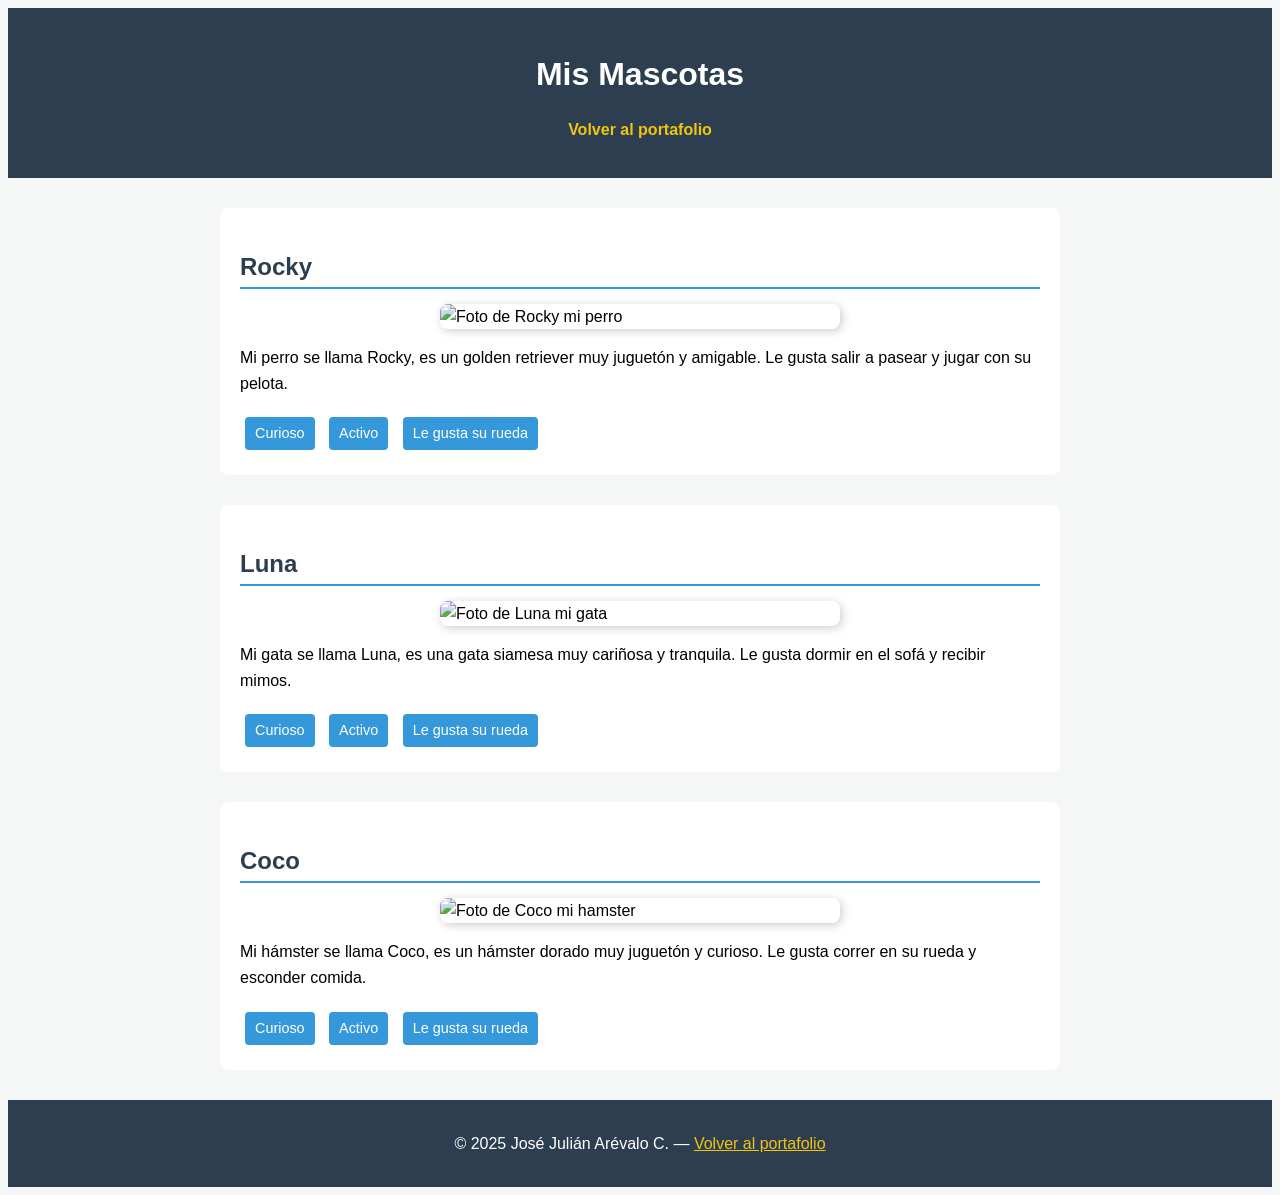
==== mascotas.html @ 40d1916c "1 semana" ====
<!DOCTYPE html>
<html lang="es">
<head>
    <meta charset="UTF-8">
    <meta name="viewport" content="width=device-width, initial-scale=1.0">
    <meta name="description" content="Mis mascotas">
    <title>Mis Mascotas</title>
    <link rel="stylesheet" href="styles.css">
</head>
<body>

    <header>
        <h1 class="titulo">Mis Mascotas</h1>
        <nav>
            <ul>
                <li><a href="index.html">Volver al portafolio</a></li>
            </ul>
        </nav>
    </header>

    <section class="mascotas">

        <h2>Rocky</h2>
        <img class="foto-mascota" src="https://eq2imhfmrcc.exactdn.com/wp-content/uploads/2016/08/golden-retriever.jpg?strip=all" alt="Foto de Rocky mi perro">
        <article>
            <p>Mi perro se llama Rocky, es un golden retriever muy juguetón y amigable. Le gusta salir a pasear y jugar con su pelota.</p>
        </article>
         <span>Curioso</span>
        <span>Activo</span>
        <span>Le gusta su rueda</span>
    </section>
    
<section class="mascotas">
        <h2>Luna</h2>
        <img class="foto-mascota" src="https://www.protectoramalaga.com/imagenes/catalogos/high/8245-wilson3.jpg" alt="Foto de Luna mi gata">
        <article>
            <p>Mi gata se llama Luna, es una gata siamesa muy cariñosa y tranquila. Le gusta dormir en el sofá y recibir mimos.</p>
        </article>
        <span>Curioso</span>
        <span>Activo</span>
        <span>Le gusta su rueda</span>

 </section>
 <section class="mascotas">
        <h2>Coco</h2>
        <img class="foto-mascota" src="https://img.lalr.co/cms/2023/03/30120358/pexels-sharon-snider-4520484-1.jpg?w=728" alt="Foto de Coco mi hamster">
        <article>
            <p>Mi hámster se llama Coco, es un hámster dorado muy juguetón y curioso. Le gusta correr en su rueda y esconder comida.</p>
        </article>
        <span>Curioso</span>
        <span>Activo</span>
        <span>Le gusta su rueda</span>
 </section>
   

    <footer>
        <p>© 2025 José Julián Arévalo C. — <a href="index.html">Volver al portafolio</a></p>
    </footer>

</body>
</html>
---- styles.css ----
/* Estilos generales */
body {
    background-color: #f4f7f6;
    color: #000000;
    font-family: Arial, sans-serif;
    line-height: 1.6;
}
span {
    display: inline-block;
    margin: 5px;
    padding: 5px 10px;
    background-color: #3498db;
    color: white;
    border-radius: 4px;
    font-size: 0.9rem;
}

/* Encabezado */
header {
    background-color: #2c3e50;
    color: white;
    padding: 20px;
    text-align: center;
}

header h1 {
    font-size: 2rem;
    margin-bottom: 10px;
}

.titulo:hover {
    color: #f1c40f;
    transition:ease-in-out 0.3s;
    transform: scale(1.5);
}

/* Menú de navegación */
nav ul {
    list-style: none;
    padding: 0;
}

nav ul li {
    display: inline;
    margin: 0 10px;
}

nav a {
    color: #f1c40f;
    text-decoration: none;
    font-weight: bold;
}

nav a:hover {
    color: #ffffff;
    text-decoration: underline;
}

/* Secciones */
section {
    max-width: 800px;
    margin: 30px auto;
    padding: 20px;
    background-color: white;
    border-radius: 8px;
}

h2 {
    color: #2c3e50;
    border-bottom: 2px solid #3498db;
    margin-bottom: 15px;
}

/* Proyectos */
#proyectos ul {
    padding-left: 20px;
}

#proyectos li {
    margin-bottom: 8px;
}

#proyectos a {
    color: #e74c3c;
    text-decoration: none;
}

#proyectos a:hover {
    text-decoration: underline;
    transform: scale(1.05);
    transition: ease-in-out 0.3s;
    color: #f1c40f;
}

/* Formulario de contacto */
form {
    display: flex;
    flex-direction: column;
    gap: 10px;
}

label {
    font-weight: bold;
}

input {
    padding: 10px;
    border: 1px solid #cccccc;
    border-radius: 4px;
    font-size: 1rem;
}

.mensaje {
    height: 100px;
}

button {
    padding: 10px 20px;
    background-color: #3498db;
    color: white;
    border: none;
    border-radius: 4px;
    font-size: 1rem;
    cursor: pointer;
}

button:hover {
    background-color: #2c3e50;
}

/* Imágenes de mascotas */
.foto-mascota {
    width: 100%;
    max-width: 400px;
    border-radius: 8px;
    box-shadow: 2px 2px 10px #cccccc;
    display: block;
    margin: 10px auto;
}

.mascotas:hover {
    transform: scale(1.05);
    transition: ease-in-out 0.3s;
    background-color: aquamarine;
}
/* Footer */
footer {
    text-align: center;
    padding: 15px;
    background-color: #2c3e50;
    color: white;
    margin-top: 30px;
}

footer a {
    color: #f1c40f;
}
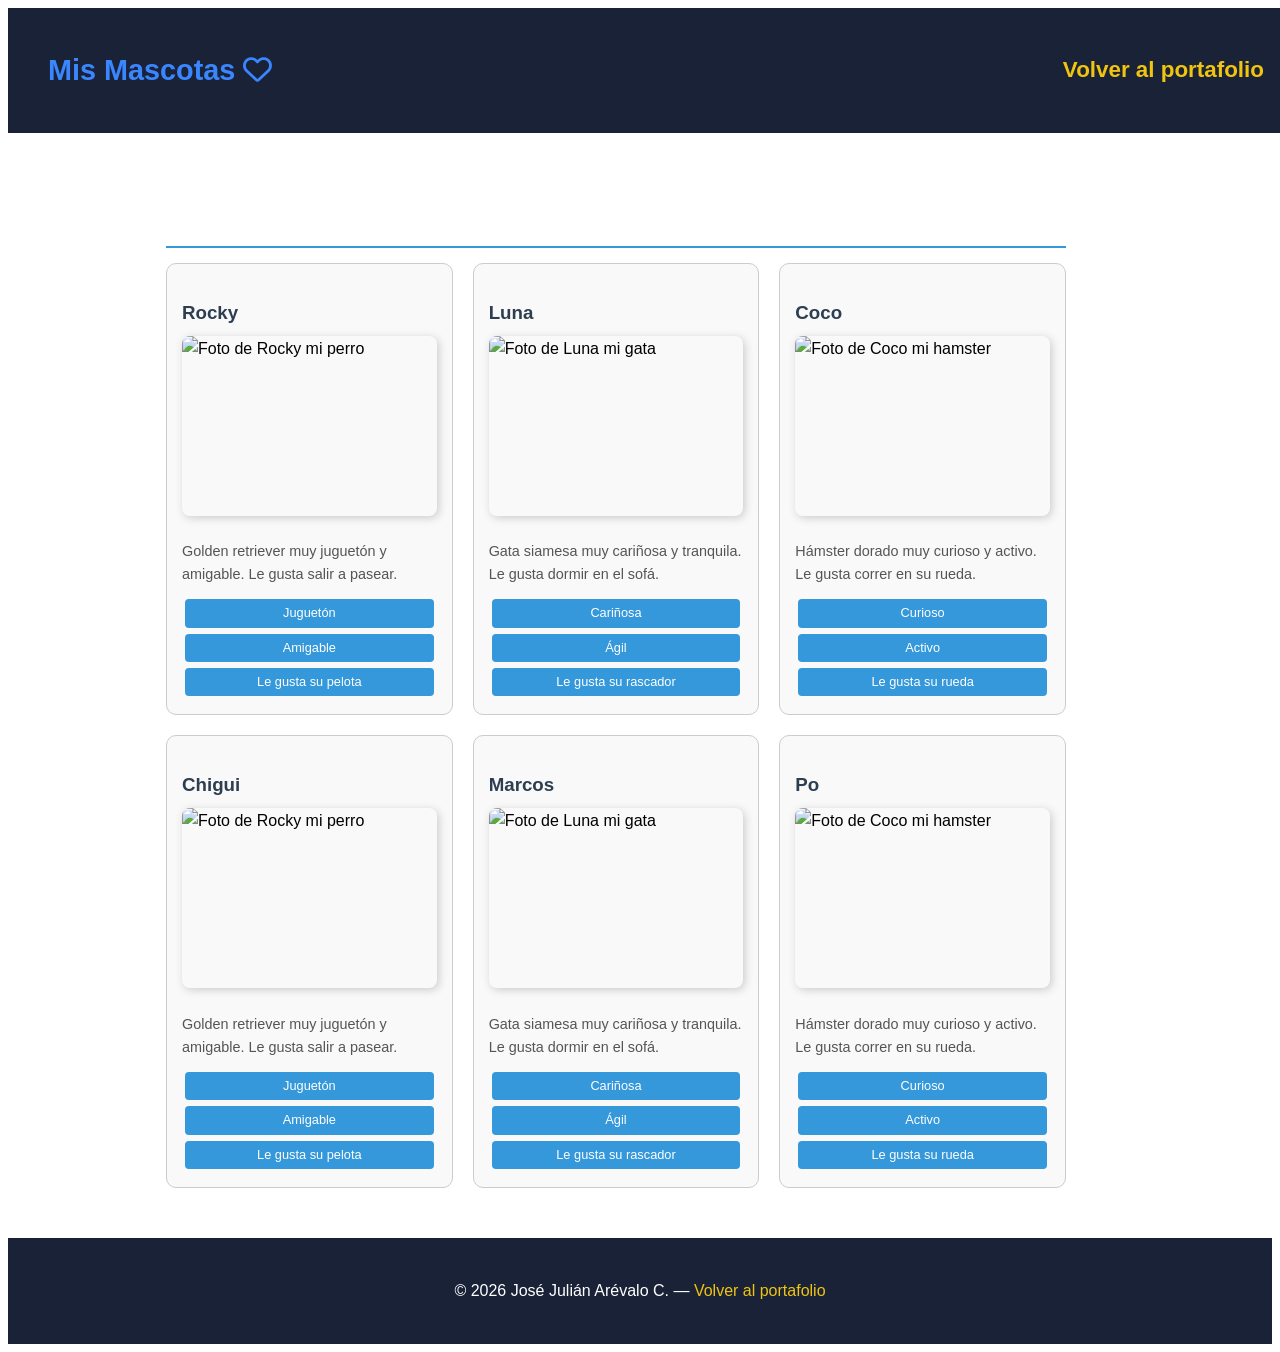
==== commit dd4b9907: "Add files via upload" ====
--- a/mascotas.html
+++ b/mascotas.html
@@ -6,11 +6,13 @@
     <meta name="description" content="Mis mascotas">
     <title>Mis Mascotas</title>
     <link rel="stylesheet" href="styles.css">
+    <link rel="stylesheet" href="https://cdnjs.cloudflare.com/ajax/libs/font-awesome/6.7.2/css/all.min.css">
+    <link rel="stylesheet" href="https://cdn.jsdelivr.net/npm/bootstrap-icons@1.11.3/font/bootstrap-icons.min.css">
 </head>
-<body>
+<body class="body-animales">
 
     <header>
-        <h1 class="titulo">Mis Mascotas</h1>
+        <h1 class="titulo">Mis Mascotas <i class="fa-regular fa-heart"></i> </h1>
         <nav>
             <ul>
                 <li><a href="index.html">Volver al portafolio</a></li>
@@ -18,43 +20,70 @@
         </nav>
     </header>
 
-    <section class="mascotas">
+    <section id="galeria">
+        <h2>Galería de mascotas <i class="fa-regular fa-paper-plane"></i> </h2>
 
-        <h2>Rocky</h2>
-        <img class="foto-mascota" src="https://eq2imhfmrcc.exactdn.com/wp-content/uploads/2016/08/golden-retriever.jpg?strip=all" alt="Foto de Rocky mi perro">
-        <article>
-            <p>Mi perro se llama Rocky, es un golden retriever muy juguetón y amigable. Le gusta salir a pasear y jugar con su pelota.</p>
-        </article>
-         <span>Curioso</span>
-        <span>Activo</span>
-        <span>Le gusta su rueda</span>
+        <div class="cuadro-mascotas">
+
+            <div class="mascotas">
+                <h3>Rocky</h3>
+                <img class="foto-mascota" src="https://eq2imhfmrcc.exactdn.com/wp-content/uploads/2016/08/golden-retriever.jpg?strip=all" alt="Foto de Rocky mi perro">
+                <p>Golden retriever muy juguetón y amigable. Le gusta salir a pasear.</p>
+                <span>Juguetón</span>
+                <span>Amigable</span>
+                <span>Le gusta su pelota</span>
+            </div>
+
+            <div class="mascotas">
+                <h3>Luna</h3>
+                <img class="foto-mascota" src="https://www.protectoramalaga.com/imagenes/catalogos/high/8245-wilson3.jpg" alt="Foto de Luna mi gata">
+                <p>Gata siamesa muy cariñosa y tranquila. Le gusta dormir en el sofá.</p>
+                <span>Cariñosa</span>
+                <span>Ágil</span>
+                <span>Le gusta su rascador</span>
+            </div>
+
+            <div class="mascotas">
+                <h3>Coco</h3>
+                <img class="foto-mascota" src="https://img.lalr.co/cms/2023/03/30120358/pexels-sharon-snider-4520484-1.jpg?w=728" alt="Foto de Coco mi hamster">
+                <p>Hámster dorado muy curioso y activo. Le gusta correr en su rueda.</p>
+                <span>Curioso</span>
+                <span>Activo</span>
+                <span>Le gusta su rueda</span>
+            </div>
+
+            <div class="mascotas">
+                <h3>Chigui</h3>
+                <img class="foto-mascota" src="https://surcosdigital.com/wp-content/themes/yootheme/cache/8c/SURCOS-capibara-8c2be6a5.jpeg" alt="Foto de Rocky mi perro">
+                <p>Golden retriever muy juguetón y amigable. Le gusta salir a pasear.</p>
+                <span>Juguetón</span>
+                <span>Amigable</span>
+                <span>Le gusta su pelota</span>
+            </div>
+
+            <div class="mascotas">
+                <h3>Marcos</h3>
+                <img class="foto-mascota" src="https://encrypted-tbn0.gstatic.com/images?q=tbn:ANd9GcTcWr6Q9wwNSpolraAlAcmBkjTDObRlr3Ncvg&s" alt="Foto de Luna mi gata">
+                <p>Gata siamesa muy cariñosa y tranquila. Le gusta dormir en el sofá.</p>
+                <span>Cariñosa</span>
+                <span>Ágil</span>
+                <span>Le gusta su rascador</span>
+            </div>
+
+            <div class="mascotas">
+                <h3>Po</h3>
+                <img class="foto-mascota" src="https://muyinteresante.okdiario.com/wp-content/uploads/sites/5/2023/12/28/658d3cc8a1698.jpeg" alt="Foto de Coco mi hamster">
+                <p>Hámster dorado muy curioso y activo. Le gusta correr en su rueda.</p>
+                <span>Curioso</span>
+                <span>Activo</span>
+                <span>Le gusta su rueda</span>
+            </div>
+
+        </div>
     </section>
-    
-<section class="mascotas">
-        <h2>Luna</h2>
-        <img class="foto-mascota" src="https://www.protectoramalaga.com/imagenes/catalogos/high/8245-wilson3.jpg" alt="Foto de Luna mi gata">
-        <article>
-            <p>Mi gata se llama Luna, es una gata siamesa muy cariñosa y tranquila. Le gusta dormir en el sofá y recibir mimos.</p>
-        </article>
-        <span>Curioso</span>
-        <span>Activo</span>
-        <span>Le gusta su rueda</span>
-
- </section>
- <section class="mascotas">
-        <h2>Coco</h2>
-        <img class="foto-mascota" src="https://img.lalr.co/cms/2023/03/30120358/pexels-sharon-snider-4520484-1.jpg?w=728" alt="Foto de Coco mi hamster">
-        <article>
-            <p>Mi hámster se llama Coco, es un hámster dorado muy juguetón y curioso. Le gusta correr en su rueda y esconder comida.</p>
-        </article>
-        <span>Curioso</span>
-        <span>Activo</span>
-        <span>Le gusta su rueda</span>
- </section>
-   
 
     <footer>
-        <p>© 2025 José Julián Arévalo C. — <a href="index.html">Volver al portafolio</a></p>
+        <p>© 2026 José Julián Arévalo C. — <a href="index.html">Volver al portafolio</a></p>
     </footer>
 
 </body>
--- a/styles.css
+++ b/styles.css
@@ -1,54 +1,53 @@
-/* Estilos generales */
+
 body {
-    background-color: #f4f7f6;
-    color: #000000;
     font-family: Arial, sans-serif;
     line-height: 1.6;
-}
-span {
-    display: inline-block;
-    margin: 5px;
-    padding: 5px 10px;
-    background-color: #3498db;
-    color: white;
-    border-radius: 4px;
-    font-size: 0.9rem;
-}
-
-/* Encabezado */
+    width: 95%;
+    max-width: 100%;
+    background-image: url(https://img.freepik.com/vector-premium/dibujos-ingenieria-mecanica-fondo-negro-herramientas-corte-cortador-fresado-diseno-tecnico-plan-cubierta-patron-costuras-ilustracion-vectorial_101002-1357.jpg?semt=ais_hybrid&w=740&q=80);
+}
+
+.body-animales{
+    background-image: url('https://png.pngtree.com/thumb_back/fh260/background/20210327/pngtree-cute-dog-tiled-background-mixed-colors-image_595774.jpg');
+}
+
 header {
-    background-color: #2c3e50;
-    color: white;
-    padding: 20px;
-    text-align: center;
-}
-
-header h1 {
-    font-size: 2rem;
-    margin-bottom: 10px;
+    background-color: #1A2238;
+    padding: 20px 40px;
+    width: 100%;
+    display: flex;
+    justify-content: space-between;
+    align-items: center;
+}
+
+.titulo {
+    font-size: 1.8rem;
+    color:#3A86FF;
+    transition: color 0.3s ease, transform 0.3s ease;
+    cursor: default;
 }
 
 .titulo:hover {
     color: #f1c40f;
-    transition:ease-in-out 0.3s;
-    transform: scale(1.5);
-}
-
-/* Menú de navegación */
+    transform: scale(1.05);
+}
+
+
 nav ul {
-    list-style: none;
+    list-style: none; /* task 2 */
     padding: 0;
-}
-
-nav ul li {
-    display: inline;
-    margin: 0 10px;
+    display: flex;
+    justify-content: space-evenly; /* Distribución uniforme de enlaces */
+    align-items: center;           /* Centrado vertical */
+    gap: 20px;
+    flex-wrap: wrap;  /* Si la pantalla es angosta, se envuelven */
 }
 
 nav a {
     color: #f1c40f;
     text-decoration: none;
     font-weight: bold;
+    font-size: 1.4rem;
 }
 
 nav a:hover {
@@ -56,9 +55,9 @@
     text-decoration: underline;
 }
 
-/* Secciones */
+
 section {
-    max-width: 800px;
+    max-width: 900px;
     margin: 30px auto;
     padding: 20px;
     background-color: white;
@@ -66,33 +65,58 @@
 }
 
 h2 {
-    color: #2c3e50;
+    color: #ffffff;
     border-bottom: 2px solid #3498db;
     margin-bottom: 15px;
-}
-
-/* Proyectos */
-#proyectos ul {
-    padding-left: 20px;
-}
-
-#proyectos li {
+    padding-bottom: 5px;
+}
+
+.sobre-mi, .proyectos, .contacto {
+    background-color: #1A2238;
+}
+
+.sobre-mi p {
+    font-size: 1.1rem;
+    color: #ffffff;
+}
+
+.cuadro-proyectos { /* task 3 */
+    display: grid;
+    grid-template-columns: repeat(3, 1fr);
+    gap: 20px;
+}
+
+.tarjeta-proyecto {
+    background-color: #ffffff;
+    border: 1px solid #cccccc;
+    border-radius: 8px;
+    padding: 15px;
+}
+
+
+.tarjeta-proyecto h3 {
+    color: #2c3e50;
     margin-bottom: 8px;
 }
 
-#proyectos a {
+.tarjeta-proyecto p {
+    font-size: 0.9rem;
+    margin-bottom: 10px;
+    color: #555555;
+}
+
+.tarjeta-proyecto a {
     color: #e74c3c;
     text-decoration: none;
-}
-
-#proyectos a:hover {
+    font-weight: bold;
+}
+
+.tarjeta-proyecto a:hover {
+    color: #f1c40f;
     text-decoration: underline;
-    transform: scale(1.05);
-    transition: ease-in-out 0.3s;
-    color: #f1c40f;
-}
-
-/* Formulario de contacto */
+}
+
+
 form {
     display: flex;
     flex-direction: column;
@@ -101,6 +125,7 @@
 
 label {
     font-weight: bold;
+    color: #ffffff;
 }
 
 input {
@@ -125,33 +150,85 @@
 }
 
 button:hover {
-    background-color: #2c3e50;
-}
-
-/* Imágenes de mascotas */
+    background-color: #113370;
+}
+
+
+.galeria {
+    display: flex;
+    flex-wrap: wrap;  /* Task 4 */
+    gap: 20px;
+    width: 40%;
+}
+
+.cuadro-mascotas {
+    display: grid;
+    grid-template-columns: repeat(3, 1fr);
+    gap: 20px;
+}
+    
+.mascotas {
+    display: grid;
+    background-color: #f9f9f9;
+    border: 1px solid #cccccc;
+    border-radius: 10px;
+    padding: 15px;
+    transition: transform 0.3s ease, background-color 0.3s ease;
+}
+
+.mascotas:hover {
+    transform: scale(1.03);
+    background-color: #d4f5ee;
+}
+
+.mascotas h3 {
+    color: #2c3e50;
+    margin-bottom: 8px;
+}
+
+.mascotas p {
+    font-size: 0.9rem;
+    margin-bottom: 10px;
+    color: #555555;
+}
+
+
 .foto-mascota {
     width: 100%;
-    max-width: 400px;
+    height: 180px;
+    object-fit: cover;
     border-radius: 8px;
-    box-shadow: 2px 2px 10px #cccccc;
-    display: block;
-    margin: 10px auto;
-}
-
-.mascotas:hover {
-    transform: scale(1.05);
-    transition: ease-in-out 0.3s;
-    background-color: aquamarine;
-}
-/* Footer */
+    box-shadow: 2px 2px 8px #cccccc;
+    margin-bottom: 10px;
+}
+
+
+span {
+    display: inline-block;
+    margin: 3px;
+    padding: 4px 10px;
+    background-color: #3498db;
+    color: white;
+    border-radius: 4px;
+    font-size: 0.8rem;
+    text-align: center;
+}
+
+
 footer {
+    width: 100%;
+    padding: 20px 40px;
     text-align: center;
-    padding: 15px;
-    background-color: #2c3e50;
+    padding: 1.5rem;
+    background-color: #1A2238;
     color: white;
-    margin-top: 30px;
 }
 
 footer a {
     color: #f1c40f;
-}
+    text-decoration: none;
+}
+
+footer a:hover {
+    text-decoration: underline;
+}
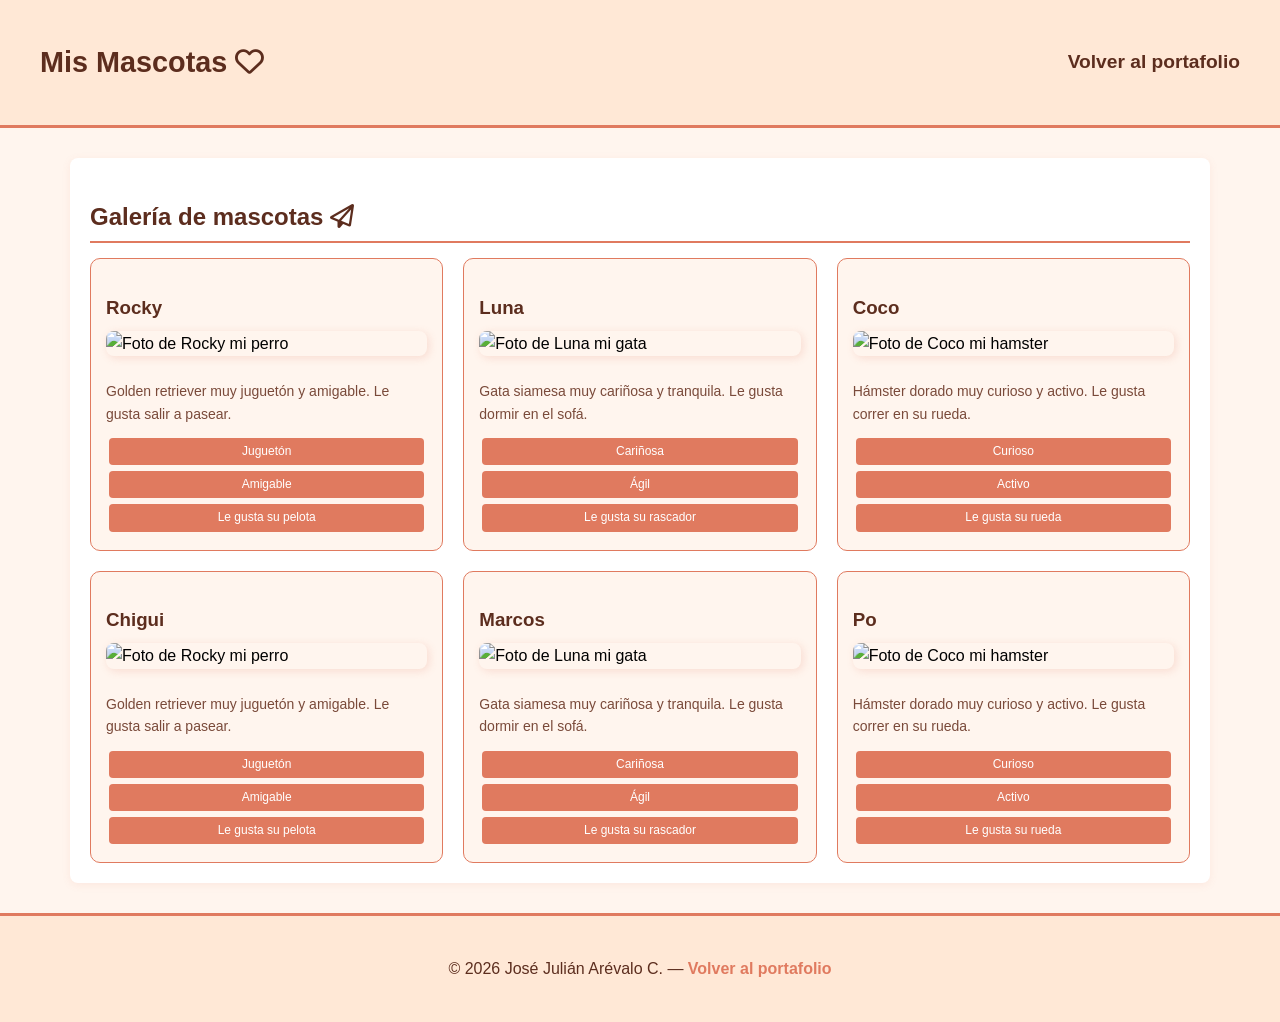
==== commit c11d74e0: "Add files via upload" ====
--- a/mascotas.html
+++ b/mascotas.html
@@ -21,7 +21,7 @@
     </header>
 
     <section id="galeria">
-        <h2>Galería de mascotas <i class="fa-regular fa-paper-plane"></i> </h2>
+        <h2 class="titulo-animales">Galería de mascotas <i class="fa-regular fa-paper-plane"></i> </h2>
 
         <div class="cuadro-mascotas">
 
--- a/styles.css
+++ b/styles.css
@@ -1,121 +1,138 @@
-
 body {
     font-family: Arial, sans-serif;
     line-height: 1.6;
-    width: 95%;
     max-width: 100%;
-    background-image: url(https://img.freepik.com/vector-premium/dibujos-ingenieria-mecanica-fondo-negro-herramientas-corte-cortador-fresado-diseno-tecnico-plan-cubierta-patron-costuras-ilustracion-vectorial_101002-1357.jpg?semt=ais_hybrid&w=740&q=80);
-}
-
-.body-animales{
-    background-image: url('https://png.pngtree.com/thumb_back/fh260/background/20210327/pngtree-cute-dog-tiled-background-mixed-colors-image_595774.jpg');
+    margin: 0;
+    padding: 0;
+    overflow-x: hidden;
+    background-color: #FFF5EE;
+    background-image: url(https://images.vexels.com/media/users/3/220324/raw/513c165751eef94f8c951c082a7a5213-diseno-de-fondo-de-ingenieria-beige.jpg);
+}
+
+img {
+    max-width: 100%;
+    height: auto;
+    display: block;
+}
+
+.body-animales {
+    background-color: #FFF5EE;
+    background-image: none;
 }
 
 header {
-    background-color: #1A2238;
+    background-color: #FFE8D6;
+    border-bottom: 3px solid #E07A5F;
     padding: 20px 40px;
     width: 100%;
     display: flex;
     justify-content: space-between;
     align-items: center;
+    box-sizing: border-box;
 }
 
 .titulo {
     font-size: 1.8rem;
-    color:#3A86FF;
+    color: #5C2D1E;
     transition: color 0.3s ease, transform 0.3s ease;
     cursor: default;
 }
 
 .titulo:hover {
-    color: #f1c40f;
+    color: #E07A5F;
     transform: scale(1.05);
 }
 
-
 nav ul {
-    list-style: none; /* task 2 */
+    list-style: none;
     padding: 0;
-    display: flex;
-    justify-content: space-evenly; /* Distribución uniforme de enlaces */
-    align-items: center;           /* Centrado vertical */
+    margin: 0;
+    display: flex;
+    justify-content: space-evenly;
+    align-items: center;
     gap: 20px;
-    flex-wrap: wrap;  /* Si la pantalla es angosta, se envuelven */
+    flex-wrap: wrap;
 }
 
 nav a {
-    color: #f1c40f;
+    color: #5C2D1E;
     text-decoration: none;
     font-weight: bold;
-    font-size: 1.4rem;
+    font-size: 1.2rem;
 }
 
 nav a:hover {
-    color: #ffffff;
+    color: #E07A5F;
     text-decoration: underline;
 }
 
-
 section {
-    max-width: 900px;
+    max-width: 1100px;
     margin: 30px auto;
     padding: 20px;
-    background-color: white;
-    border-radius: 8px;
+    background-color: #ffffff;
+    border-radius: 8px;
+    box-shadow: 0 2px 8px rgba(224, 122, 95, 0.1);
 }
 
 h2 {
-    color: #ffffff;
-    border-bottom: 2px solid #3498db;
+    color: #5C2D1E;
+    border-bottom: 2px solid #E07A5F;
     margin-bottom: 15px;
     padding-bottom: 5px;
 }
 
 .sobre-mi, .proyectos, .contacto {
-    background-color: #1A2238;
+    background-color: #FFE8D6;
+    border-left: 4px solid #E07A5F;
+}
+
+.sobre-mi h2,
+.proyectos h2,
+.contacto h2 {
+    color: #5C2D1E;
+    border-bottom: 2px solid #E07A5F;
 }
 
 .sobre-mi p {
-    font-size: 1.1rem;
-    color: #ffffff;
-}
-
-.cuadro-proyectos { /* task 3 */
+    font-size: 1rem;
+    color: #5C2D1E;
+}
+
+.cuadro-proyectos {
     display: grid;
     grid-template-columns: repeat(3, 1fr);
     gap: 20px;
 }
 
 .tarjeta-proyecto {
-    background-color: #ffffff;
-    border: 1px solid #cccccc;
+    background-color: #FFF5EE;
+    border: 1px solid #E07A5F;
     border-radius: 8px;
     padding: 15px;
 }
 
-
 .tarjeta-proyecto h3 {
-    color: #2c3e50;
+    color: #5C2D1E;
     margin-bottom: 8px;
 }
 
 .tarjeta-proyecto p {
-    font-size: 0.9rem;
+    font-size: 0.875rem;
     margin-bottom: 10px;
-    color: #555555;
+    color: #7a4a3a;
 }
 
 .tarjeta-proyecto a {
-    color: #e74c3c;
+    color: #E07A5F;
     text-decoration: none;
     font-weight: bold;
 }
 
 .tarjeta-proyecto a:hover {
-    color: #f1c40f;
+    color: #5C2D1E;
     text-decoration: underline;
 }
-
 
 form {
     display: flex;
@@ -125,14 +142,18 @@
 
 label {
     font-weight: bold;
-    color: #ffffff;
+    color: #5C2D1E;
 }
 
 input {
     padding: 10px;
-    border: 1px solid #cccccc;
+    border: 1px solid #E07A5F;
     border-radius: 4px;
     font-size: 1rem;
+    width: 100%;
+    box-sizing: border-box;
+    background-color: #FFF5EE;
+    color: #5C2D1E;
 }
 
 .mensaje {
@@ -141,24 +162,17 @@
 
 button {
     padding: 10px 20px;
-    background-color: #3498db;
-    color: white;
+    background-color: #E07A5F;
+    color: #ffffff;
     border: none;
     border-radius: 4px;
     font-size: 1rem;
     cursor: pointer;
+    transition: background-color 0.3s ease;
 }
 
 button:hover {
-    background-color: #113370;
-}
-
-
-.galeria {
-    display: flex;
-    flex-wrap: wrap;  /* Task 4 */
-    gap: 20px;
-    width: 40%;
+    background-color: #5C2D1E;
 }
 
 .cuadro-mascotas {
@@ -166,11 +180,12 @@
     grid-template-columns: repeat(3, 1fr);
     gap: 20px;
 }
-    
+
 .mascotas {
-    display: grid;
-    background-color: #f9f9f9;
-    border: 1px solid #cccccc;
+    display: flex;
+    flex-direction: column;
+    background-color: #FFF5EE;
+    border: 1px solid #E07A5F;
     border-radius: 10px;
     padding: 15px;
     transition: transform 0.3s ease, background-color 0.3s ease;
@@ -178,57 +193,161 @@
 
 .mascotas:hover {
     transform: scale(1.03);
-    background-color: #d4f5ee;
+    background-color: #FFE8D6;
 }
 
 .mascotas h3 {
-    color: #2c3e50;
+    color: #5C2D1E;
     margin-bottom: 8px;
 }
 
 .mascotas p {
-    font-size: 0.9rem;
+    font-size: 0.875rem;
     margin-bottom: 10px;
-    color: #555555;
-}
-
+    color: #7a4a3a;
+}
 
 .foto-mascota {
-    width: 100%;
-    height: 180px;
+    max-width: 100%;
+    height: auto;
     object-fit: cover;
     border-radius: 8px;
-    box-shadow: 2px 2px 8px #cccccc;
+    box-shadow: 2px 2px 8px rgba(224, 122, 95, 0.2);
     margin-bottom: 10px;
 }
-
 
 span {
     display: inline-block;
     margin: 3px;
     padding: 4px 10px;
-    background-color: #3498db;
-    color: white;
+    background-color: #E07A5F;
+    color: #ffffff;
     border-radius: 4px;
-    font-size: 0.8rem;
+    font-size: 0.75rem;
     text-align: center;
 }
-
 
 footer {
     width: 100%;
-    padding: 20px 40px;
     text-align: center;
     padding: 1.5rem;
-    background-color: #1A2238;
-    color: white;
+    background-color: #FFE8D6;
+    border-top: 3px solid #E07A5F;
+    color: #5C2D1E;
+    box-sizing: border-box;
 }
 
 footer a {
-    color: #f1c40f;
+    color: #E07A5F;
     text-decoration: none;
+    font-weight: bold;
 }
 
 footer a:hover {
+    color: #5C2D1E;
     text-decoration: underline;
 }
+
+#bienvenida {
+    max-width: 1100px;
+    margin: 20px auto;
+    padding: 15px 20px;
+    background-color: #FFE8D6;
+    border-left: 4px solid #E07A5F;
+    border-radius: 8px;
+    box-sizing: border-box;
+}
+
+#bienvenida-top {
+    display: flex;
+    justify-content: space-between;
+    align-items: center;
+}
+
+#bienvenida-top p {
+    color: #5C2D1E;
+    margin: 0;
+    font-size: 1.2rem;
+    font-weight: bold;
+}
+
+#mensaje-bienvenida {
+    display: none;
+    color: #5C2D1E;
+    margin-top: 10px;
+    font-size: 1rem;
+}
+
+#info-extra {
+    display: none;
+    color: #5C2D1E;
+    margin-top: 10px;
+}
+
+#galeria {
+    max-width: 1100px;
+    margin: 30px auto;
+    padding: 20px;
+    background-color: #ffffff;
+    border-radius: 8px;
+    box-shadow: 0 2px 8px rgba(224, 122, 95, 0.1);
+}
+
+/* ======= TABLETS (601px - 900px) ======= */
+@media (max-width: 900px) {
+
+    .cuadro-proyectos {
+        grid-template-columns: repeat(2, 1fr);
+    }
+
+    .cuadro-mascotas {
+        grid-template-columns: repeat(3, 1fr);
+    }
+
+    .titulo {
+        font-size: 1.5rem;
+    }
+}
+
+/* ======= MÓVILES (hasta 600px) ======= */
+@media (max-width: 600px) {
+
+    header {
+        flex-direction: column;
+        align-items: flex-start;
+        padding: 1rem;
+    }
+
+    nav ul {
+        flex-direction: column;
+        align-items: flex-start;
+        gap: 8px;
+    }
+
+    nav a {
+        font-size: 1rem;
+    }
+
+    .titulo {
+        font-size: 1.2rem;
+    }
+
+    .cuadro-proyectos {
+        grid-template-columns: 1fr;
+    }
+
+    .cuadro-mascotas {
+        grid-template-columns: repeat(2, 1fr);
+    }
+
+    section {
+        margin: 15px auto;
+        padding: 15px;
+    }
+
+    #bienvenida-top {
+        flex-direction: column;
+        align-items: flex-start;
+        gap: 10px;
+    }
+}
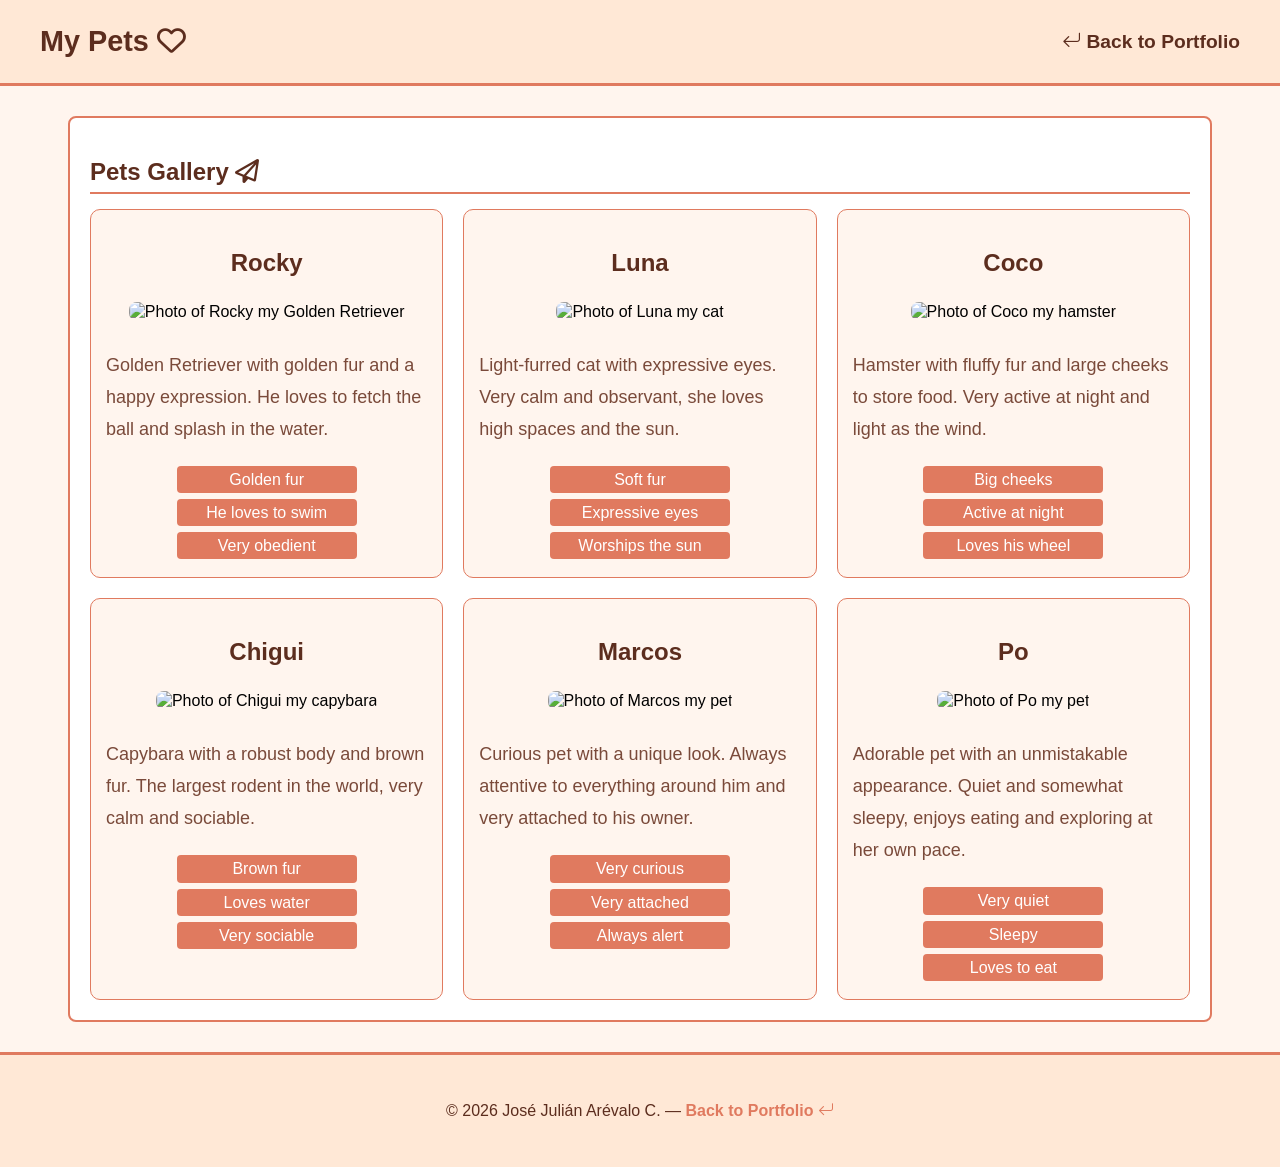
==== commit d34669d7: "Add files via upload" ====
--- a/mascotas.html
+++ b/mascotas.html
@@ -1,89 +1,89 @@
 <!DOCTYPE html>
-<html lang="es">
+<html lang="en">
 <head>
     <meta charset="UTF-8">
     <meta name="viewport" content="width=device-width, initial-scale=1.0">
-    <meta name="description" content="Mis mascotas">
-    <title>Mis Mascotas</title>
+    <meta name="description" content="My pets">
+    <title>My Pets</title>
     <link rel="stylesheet" href="styles.css">
     <link rel="stylesheet" href="https://cdnjs.cloudflare.com/ajax/libs/font-awesome/6.7.2/css/all.min.css">
     <link rel="stylesheet" href="https://cdn.jsdelivr.net/npm/bootstrap-icons@1.11.3/font/bootstrap-icons.min.css">
 </head>
-<body class="body-animales">
+<body class="body-pets">
 
     <header>
-        <h1 class="titulo">Mis Mascotas <i class="fa-regular fa-heart"></i> </h1>
+        <h1 class="title">My Pets <i class="fa-regular fa-heart"></i></h1>
         <nav>
             <ul>
-                <li><a href="index.html">Volver al portafolio</a></li>
+                <li><a href="index.html"><i class="bi bi-arrow-return-left"></i> Back to Portfolio</a></li>
             </ul>
         </nav>
     </header>
 
-    <section id="galeria">
-        <h2 class="titulo-animales">Galería de mascotas <i class="fa-regular fa-paper-plane"></i> </h2>
+    <section id="gallery">
+        <h2 class="gallery-title">Pets Gallery <i class="fa-regular fa-paper-plane"></i></h2>
 
-        <div class="cuadro-mascotas">
+        <div class="pets-grid">
 
-            <div class="mascotas">
+            <div class="pet-card">
                 <h3>Rocky</h3>
-                <img class="foto-mascota" src="https://eq2imhfmrcc.exactdn.com/wp-content/uploads/2016/08/golden-retriever.jpg?strip=all" alt="Foto de Rocky mi perro">
-                <p>Golden retriever muy juguetón y amigable. Le gusta salir a pasear.</p>
-                <span>Juguetón</span>
-                <span>Amigable</span>
-                <span>Le gusta su pelota</span>
+                <img class="pet-photo" src="https://eq2imhfmrcc.exactdn.com/wp-content/uploads/2016/08/golden-retriever.jpg?strip=all" alt="Photo of Rocky my Golden Retriever">
+                <p>Golden Retriever with golden fur and a happy expression. He loves to fetch the ball and splash in the water.</p>
+                <span>Golden fur</span>
+                <span>He loves to swim</span>
+                <span>Very obedient</span>
             </div>
 
-            <div class="mascotas">
+            <div class="pet-card">
                 <h3>Luna</h3>
-                <img class="foto-mascota" src="https://www.protectoramalaga.com/imagenes/catalogos/high/8245-wilson3.jpg" alt="Foto de Luna mi gata">
-                <p>Gata siamesa muy cariñosa y tranquila. Le gusta dormir en el sofá.</p>
-                <span>Cariñosa</span>
-                <span>Ágil</span>
-                <span>Le gusta su rascador</span>
+                <img class="pet-photo" src="https://www.protectoramalaga.com/imagenes/catalogos/high/8245-wilson3.jpg" alt="Photo of Luna my cat">
+                <p>Light-furred cat with expressive eyes. Very calm and observant, she loves high spaces and the sun.</p>
+                <span>Soft fur</span>
+                <span>Expressive eyes</span>
+                <span>Worships the sun</span>
             </div>
 
-            <div class="mascotas">
+            <div class="pet-card">
                 <h3>Coco</h3>
-                <img class="foto-mascota" src="https://img.lalr.co/cms/2023/03/30120358/pexels-sharon-snider-4520484-1.jpg?w=728" alt="Foto de Coco mi hamster">
-                <p>Hámster dorado muy curioso y activo. Le gusta correr en su rueda.</p>
-                <span>Curioso</span>
-                <span>Activo</span>
-                <span>Le gusta su rueda</span>
+                <img class="pet-photo" src="https://img.lalr.co/cms/2023/03/30120358/pexels-sharon-snider-4520484-1.jpg?w=728" alt="Photo of Coco my hamster">
+                <p>Hamster with fluffy fur and large cheeks to store food. Very active at night and light as the wind.</p>
+                <span>Big cheeks</span>
+                <span>Active at night</span>
+                <span>Loves his wheel</span>
             </div>
 
-            <div class="mascotas">
+            <div class="pet-card">
                 <h3>Chigui</h3>
-                <img class="foto-mascota" src="https://surcosdigital.com/wp-content/themes/yootheme/cache/8c/SURCOS-capibara-8c2be6a5.jpeg" alt="Foto de Rocky mi perro">
-                <p>Golden retriever muy juguetón y amigable. Le gusta salir a pasear.</p>
-                <span>Juguetón</span>
-                <span>Amigable</span>
-                <span>Le gusta su pelota</span>
+                <img class="pet-photo" src="https://surcosdigital.com/wp-content/themes/yootheme/cache/8c/SURCOS-capibara-8c2be6a5.jpeg" alt="Photo of Chigui my capybara">
+                <p>Capybara with a robust body and brown fur. The largest rodent in the world, very calm and sociable.</p>
+                <span>Brown fur</span>
+                <span>Loves water</span>
+                <span>Very sociable</span>
             </div>
 
-            <div class="mascotas">
+            <div class="pet-card">
                 <h3>Marcos</h3>
-                <img class="foto-mascota" src="https://encrypted-tbn0.gstatic.com/images?q=tbn:ANd9GcTcWr6Q9wwNSpolraAlAcmBkjTDObRlr3Ncvg&s" alt="Foto de Luna mi gata">
-                <p>Gata siamesa muy cariñosa y tranquila. Le gusta dormir en el sofá.</p>
-                <span>Cariñosa</span>
-                <span>Ágil</span>
-                <span>Le gusta su rascador</span>
+                <img class="pet-photo" src="https://encrypted-tbn0.gstatic.com/images?q=tbn:ANd9GcTcWr6Q9wwNSpolraAlAcmBkjTDObRlr3Ncvg&s" alt="Photo of Marcos my pet">
+                <p>Curious pet with a unique look. Always attentive to everything around him and very attached to his owner.</p>
+                <span>Very curious</span>
+                <span>Very attached</span>
+                <span>Always alert</span>
             </div>
 
-            <div class="mascotas">
+            <div class="pet-card">
                 <h3>Po</h3>
-                <img class="foto-mascota" src="https://muyinteresante.okdiario.com/wp-content/uploads/sites/5/2023/12/28/658d3cc8a1698.jpeg" alt="Foto de Coco mi hamster">
-                <p>Hámster dorado muy curioso y activo. Le gusta correr en su rueda.</p>
-                <span>Curioso</span>
-                <span>Activo</span>
-                <span>Le gusta su rueda</span>
+                <img class="pet-photo" src="https://muyinteresante.okdiario.com/wp-content/uploads/sites/5/2023/12/28/658d3cc8a1698.jpeg" alt="Photo of Po my pet">
+                <p>Adorable pet with an unmistakable appearance. Quiet and somewhat sleepy, enjoys eating and exploring at her own pace.</p>
+                <span>Very quiet</span>
+                <span>Sleepy</span>
+                <span>Loves to eat</span>
             </div>
 
         </div>
     </section>
 
     <footer>
-        <p>© 2026 José Julián Arévalo C. — <a href="index.html">Volver al portafolio</a></p>
+        <p>© 2026 José Julián Arévalo C. — <a href="index.html">Back to Portfolio <i class="bi bi-arrow-return-left"></i></a></p>
     </footer>
 
 </body>
--- a/styles.css
+++ b/styles.css
@@ -1,11 +1,20 @@
+/* GLOBAL VARIABLES — Centralized colors and typography */
+:root {
+    --color-primary:    #5C2D1E; /* Dark brown — main texts and borders */
+    --color-accent:     #E07A5F; /* Coral — buttons, emphasis borders and tags */
+    --color-light:      #FFE8D6; /* Peach — section backgrounds and header */
+    --color-bg:         #FFF5EE; /* Cream — general page background */
+    --color-text-muted: #7a4a3a; /* Medium brown — secondary text in cards */
+    --font-main:        Arial, sans-serif;
+}
+
+/* BASE STYLES */
 body {
-    font-family: Arial, sans-serif;
-    line-height: 1.6;
-    max-width: 100%;
+    font-family: var(--font-main);
+    line-height: 1.2;
     margin: 0;
     padding: 0;
-    overflow-x: hidden;
-    background-color: #FFF5EE;
+    background-color: var(--color-bg);
     background-image: url(https://images.vexels.com/media/users/3/220324/raw/513c165751eef94f8c951c082a7a5213-diseno-de-fondo-de-ingenieria-beige.jpg);
 }
 
@@ -15,31 +24,35 @@
     display: block;
 }
 
-.body-animales {
-    background-color: #FFF5EE;
+.body-pets {
+    background-color: var(--color-bg);
     background-image: none;
 }
 
+p {
+    line-height: 2rem;
+}
+
+/* HEADER AND NAVIGATION */
 header {
-    background-color: #FFE8D6;
-    border-bottom: 3px solid #E07A5F;
-    padding: 20px 40px;
-    width: 100%;
+    background-color: var(--color-light);
+    border-bottom: 3px solid var(--color-accent);
+    padding: 5px 40px;
     display: flex;
     justify-content: space-between;
     align-items: center;
     box-sizing: border-box;
 }
 
-.titulo {
+.title {
     font-size: 1.8rem;
-    color: #5C2D1E;
+    color: var(--color-primary);
     transition: color 0.3s ease, transform 0.3s ease;
     cursor: default;
 }
 
-.titulo:hover {
-    color: #E07A5F;
+.title:hover {
+    color: var(--color-accent);
     transform: scale(1.05);
 }
 
@@ -49,91 +62,95 @@
     margin: 0;
     display: flex;
     justify-content: space-evenly;
-    align-items: center;
     gap: 20px;
     flex-wrap: wrap;
 }
 
 nav a {
-    color: #5C2D1E;
+    color: var(--color-primary);
     text-decoration: none;
     font-weight: bold;
     font-size: 1.2rem;
 }
 
 nav a:hover {
-    color: #E07A5F;
+    color: var(--color-accent);
     text-decoration: underline;
 }
 
+/* GENERAL SECTIONS */
 section {
     max-width: 1100px;
     margin: 30px auto;
     padding: 20px;
     background-color: #ffffff;
     border-radius: 8px;
-    box-shadow: 0 2px 8px rgba(224, 122, 95, 0.1);
 }
 
 h2 {
-    color: #5C2D1E;
-    border-bottom: 2px solid #E07A5F;
+    color: var(--color-primary);
+    border-bottom: 2px solid var(--color-accent);
     margin-bottom: 15px;
     padding-bottom: 5px;
 }
 
-.sobre-mi, .proyectos, .contacto {
-    background-color: #FFE8D6;
-    border-left: 4px solid #E07A5F;
-}
-
-.sobre-mi h2,
-.proyectos h2,
-.contacto h2 {
-    color: #5C2D1E;
-    border-bottom: 2px solid #E07A5F;
-}
-
-.sobre-mi p {
-    font-size: 1rem;
-    color: #5C2D1E;
-}
-
-.cuadro-proyectos {
+/* MAIN SECTIONS (About Me / Projects / Contact) */
+.about-me,
+.projects,
+.contact {
+    background-color: var(--color-light);
+    border-left: 5px solid var(--color-accent);
+}
+
+.about-me h2,
+.projects h2,
+.contact h2 {
+    color: var(--color-primary);
+    border-bottom: 3px solid var(--color-accent);
+}
+
+.about-me p {
+    font-size: 1rem;
+    color: var(--color-primary);
+}
+
+/* PROJECT CARDS */
+.projects-grid {
     display: grid;
-    grid-template-columns: repeat(3, 1fr);
+    grid-template-columns: repeat(3, 1fr); /* Desktop: 3 columns */
     gap: 20px;
 }
 
-.tarjeta-proyecto {
-    background-color: #FFF5EE;
-    border: 1px solid #E07A5F;
+.project-card {
+    background-color: var(--color-bg);
+    border: 1px solid var(--color-accent);
     border-radius: 8px;
     padding: 15px;
 }
 
-.tarjeta-proyecto h3 {
-    color: #5C2D1E;
+.project-card h3 {
+    color: var(--color-primary);
     margin-bottom: 8px;
 }
 
-.tarjeta-proyecto p {
+.project-card p {
     font-size: 0.875rem;
     margin-bottom: 10px;
-    color: #7a4a3a;
-}
-
-.tarjeta-proyecto a {
-    color: #E07A5F;
+    color: var(--color-text-muted);
+}
+
+.project-card a {
+    color: var(--color-accent);
     text-decoration: none;
     font-weight: bold;
 }
 
-.tarjeta-proyecto a:hover {
-    color: #5C2D1E;
+.project-card a:hover {
+    color: var(--color-primary);
     text-decoration: underline;
 }
 
+/* CONTACT FORM */
 form {
     display: flex;
     flex-direction: column;
@@ -142,27 +159,28 @@
 
 label {
     font-weight: bold;
-    color: #5C2D1E;
+    color: var(--color-primary);
 }
 
 input {
     padding: 10px;
-    border: 1px solid #E07A5F;
+    border: 1px solid var(--color-accent);
     border-radius: 4px;
     font-size: 1rem;
     width: 100%;
     box-sizing: border-box;
-    background-color: #FFF5EE;
-    color: #5C2D1E;
-}
-
-.mensaje {
-    height: 100px;
-}
-
+    background-color: var(--color-bg);
+    color: var(--color-primary);
+}
+
+.message-field {
+    height: 120px;
+}
+
+/* BUTTONS — Shared style for all buttons */
 button {
     padding: 10px 20px;
-    background-color: #E07A5F;
+    background-color: var(--color-accent);
     color: #ffffff;
     border: none;
     border-radius: 4px;
@@ -172,144 +190,155 @@
 }
 
 button:hover {
-    background-color: #5C2D1E;
-}
-
-.cuadro-mascotas {
+    background-color: var(--color-primary);
+}
+
+/* PET GALLERY */
+.pets-grid {
     display: grid;
-    grid-template-columns: repeat(3, 1fr);
+    grid-template-columns: repeat(3, 1fr); /* Desktop: 3 columns */
     gap: 20px;
 }
 
-.mascotas {
-    display: flex;
-    flex-direction: column;
-    background-color: #FFF5EE;
-    border: 1px solid #E07A5F;
-    border-radius: 10px;
-    padding: 15px;
-    transition: transform 0.3s ease, background-color 0.3s ease;
-}
-
-.mascotas:hover {
-    transform: scale(1.03);
-    background-color: #FFE8D6;
-}
-
-.mascotas h3 {
-    color: #5C2D1E;
-    margin-bottom: 8px;
-}
-
-.mascotas p {
-    font-size: 0.875rem;
-    margin-bottom: 10px;
-    color: #7a4a3a;
-}
-
-.foto-mascota {
-    max-width: 100%;
-    height: auto;
-    object-fit: cover;
-    border-radius: 8px;
-    box-shadow: 2px 2px 8px rgba(224, 122, 95, 0.2);
-    margin-bottom: 10px;
-}
-
-span {
-    display: inline-block;
-    margin: 3px;
-    padding: 4px 10px;
-    background-color: #E07A5F;
-    color: #ffffff;
-    border-radius: 4px;
-    font-size: 0.75rem;
-    text-align: center;
-}
-
-footer {
-    width: 100%;
-    text-align: center;
-    padding: 1.5rem;
-    background-color: #FFE8D6;
-    border-top: 3px solid #E07A5F;
-    color: #5C2D1E;
-    box-sizing: border-box;
-}
-
-footer a {
-    color: #E07A5F;
-    text-decoration: none;
-    font-weight: bold;
-}
-
-footer a:hover {
-    color: #5C2D1E;
-    text-decoration: underline;
-}
-
-#bienvenida {
-    max-width: 1100px;
-    margin: 20px auto;
-    padding: 15px 20px;
-    background-color: #FFE8D6;
-    border-left: 4px solid #E07A5F;
-    border-radius: 8px;
-    box-sizing: border-box;
-}
-
-#bienvenida-top {
-    display: flex;
-    justify-content: space-between;
-    align-items: center;
-}
-
-#bienvenida-top p {
-    color: #5C2D1E;
-    margin: 0;
-    font-size: 1.2rem;
-    font-weight: bold;
-}
-
-#mensaje-bienvenida {
-    display: none;
-    color: #5C2D1E;
-    margin-top: 10px;
-    font-size: 1rem;
-}
-
-#info-extra {
-    display: none;
-    color: #5C2D1E;
-    margin-top: 10px;
-}
-
-#galeria {
+#gallery {
     max-width: 1100px;
     margin: 30px auto;
     padding: 20px;
     background-color: #ffffff;
     border-radius: 8px;
-    box-shadow: 0 2px 8px rgba(224, 122, 95, 0.1);
-}
-
-/* ======= TABLETS (601px - 900px) ======= */
+    border: 2.2px solid var(--color-accent);
+}
+
+.pet-card {
+    display: flex;
+    align-items: center;
+    flex-direction: column;
+    background-color: var(--color-bg);
+    border: 1.5px solid var(--color-accent);
+    border-radius: 10px;
+    padding: 15px;
+    transition: transform 0.3s ease, background-color 0.3s ease;
+}
+
+.pet-card:hover {
+    transform: scale(1.03);
+    background-color: var(--color-light);
+}
+
+.pet-card h3 {
+    color: var(--color-primary);
+    font-size: 1.5rem;
+    text-align: center;
+}
+
+.pet-card p {
+    font-size: 1.125rem;
+    color: var(--color-text-muted);
+}
+
+.pet-photo {
+    max-width: 100%;
+    height: auto;
+    object-fit: cover;
+    border-radius: 8px;
+    margin-bottom: 10px;
+}
+
+/* TAGS (SPANS) */
+span {
+    display: inline-block;
+    width: 10rem;
+    margin: 3px;
+    padding: 4px 10px;
+    background-color: var(--color-accent);
+    color: #ffffff;
+    border-radius: 4px;
+    font-size: 1rem;
+    text-align: center;
+}
+
+/* FOOTER */
+footer {
+    text-align: center;
+    padding: 1.5rem;
+    background-color: var(--color-light);
+    border-top: 3px solid var(--color-accent);
+    color: var(--color-primary);
+    box-sizing: border-box;
+}
+
+footer a {
+    color: var(--color-accent);
+    text-decoration: none;
+    font-weight: bold;
+}
+
+footer a:hover {
+    color: var(--color-primary);
+    text-decoration: underline;
+}
+
+/* WELCOME SECTION */
+#welcome {
+    max-width: 1100px;
+    margin: 20px auto;
+    padding: 15px 20px;
+    background-color: var(--color-light);
+    border-left: 4px solid var(--color-accent);
+    border-radius: 8px;
+    box-sizing: border-box;
+}
+
+#welcome-top {
+    display: flex;
+    justify-content: space-between;
+    align-items: center;
+}
+
+#welcome-top p {
+    color: var(--color-primary);
+    margin: 0;
+    font-size: 1.2rem;
+    font-weight: bold;
+}
+
+#welcome-message {
+    display: none;
+    color: var(--color-primary);
+    margin-top: 10px;
+    font-size: 1rem;
+}
+
+#welcome-btn {
+    margin-top: 0.5rem;
+}
+
+#extra-info {
+    display: none;
+    color: var(--color-primary);
+}
+
+/* MEDIA QUERIES — RESPONSIVE DESIGN */
+
+/* ======= TABLETS (601px – 900px) ======= */
 @media (max-width: 900px) {
 
-    .cuadro-proyectos {
+    .title {
+        font-size: 1.5rem;
+    }
+
+    /* Projects: 2 columns on tablet */
+    .projects-grid {
         grid-template-columns: repeat(2, 1fr);
     }
 
-    .cuadro-mascotas {
+    /* Gallery: 3 columns on tablet */
+    .pets-grid {
         grid-template-columns: repeat(3, 1fr);
     }
-
-    .titulo {
-        font-size: 1.5rem;
-    }
-}
-
-/* ======= MÓVILES (hasta 600px) ======= */
+}
+
+/* ======= MOBILE (up to 600px) ======= */
 @media (max-width: 600px) {
 
     header {
@@ -318,6 +347,7 @@
         padding: 1rem;
     }
 
+    /* Navigation menu in column */
     nav ul {
         flex-direction: column;
         align-items: flex-start;
@@ -328,15 +358,17 @@
         font-size: 1rem;
     }
 
-    .titulo {
+    .title {
         font-size: 1.2rem;
     }
 
-    .cuadro-proyectos {
+    /* Projects: 1 column on mobile */
+    .projects-grid {
         grid-template-columns: 1fr;
     }
 
-    .cuadro-mascotas {
+    /* Gallery: 2 columns on mobile */
+    .pets-grid {
         grid-template-columns: repeat(2, 1fr);
     }
 
@@ -345,9 +377,9 @@
         padding: 15px;
     }
 
-    #bienvenida-top {
+    #welcome-top {
         flex-direction: column;
         align-items: flex-start;
         gap: 10px;
     }
-}+}
